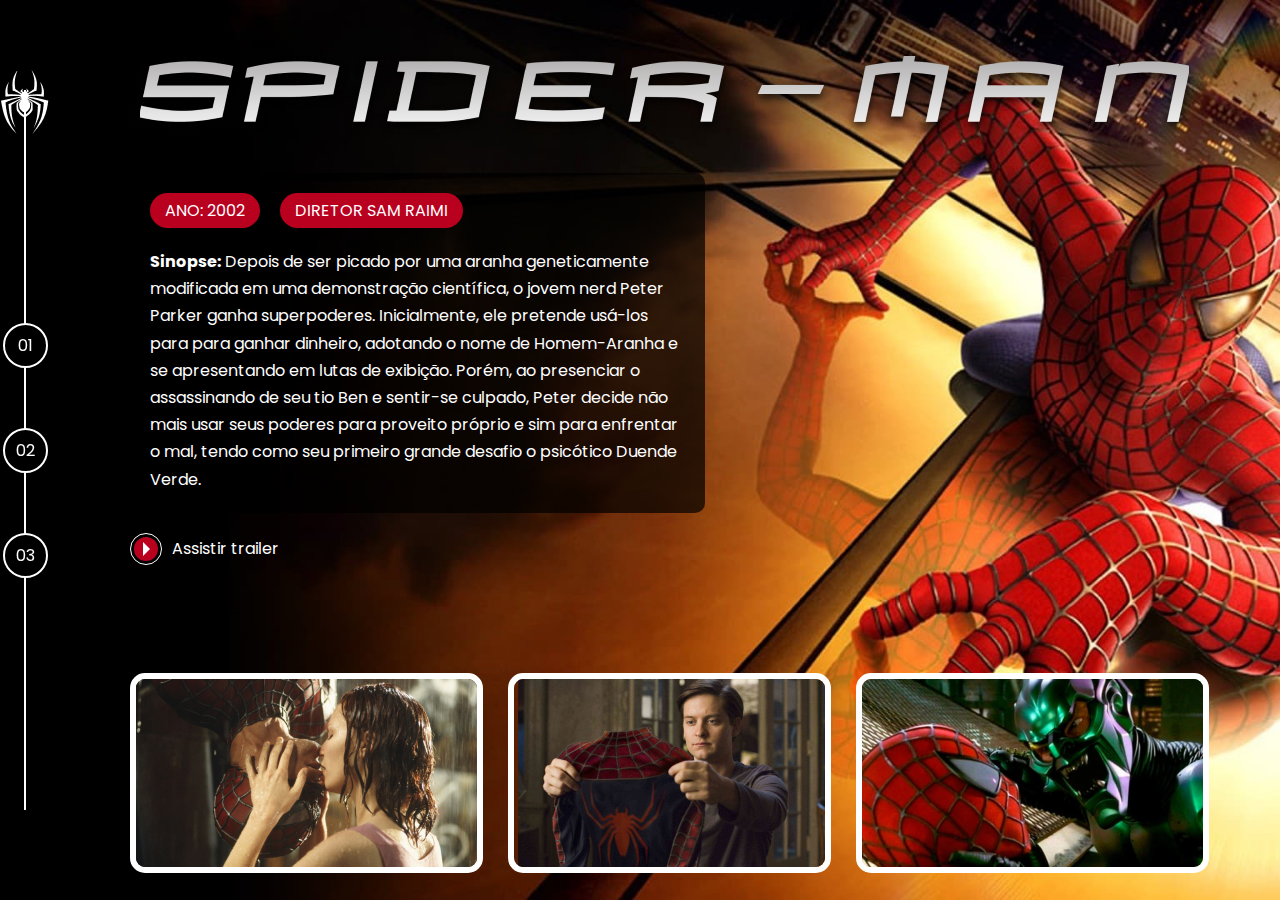
==== pages/tobey-maguire/spiderman1.html @ 08442ae8 "adicionando pagina tobey movie 01 e fancybox" ====
<!DOCTYPE html>
<html lang="pt-br">
  <head>
    <meta charset="UTF-8" />
    <meta http-equiv="X-UA-Compatible" content="IE=edge" />
    <meta name="viewport" content="width=device-width, initial-scale=1.0" />
    <link rel="stylesheet" href="../../assets/css/internal.css" />
    <link
      rel="stylesheet"
      href="https://cdn.jsdelivr.net/npm/@fancyapps/ui@4.0/dist/fancybox.css"
    />
    <title>Spider-Man Multiverse</title>
  </head>
  <body>
    <div class="s-wrapper">
      <div class="s-left-column">
        <nav class="navigator">
          <div class="navigator__icon">
            <a href="../../index.html">
              <img src="../../assets/images/icons/spiderman1.png" />
            </a>
          </div>
          <ul>
            <li><a href="#01">01</a></li>
            <li><a href="#02">02</a></li>
            <li><a href="#03">03</a></li>
          </ul>
        </nav>
      </div>
      <div class="s-main-content s-spiderman-01-01">
        <div class="s-main-content__top">
          <div class="s-logo">
            <img
              src="../../assets/images/spiderman-tobey/movie-01/logo.png"
              alt="Spiderman (2002)"
              title="Spiderman (2002)"
            />
          </div>
          <div class="s-description">
            <div class="pills">
              <ul>
                <li>Ano: 2002</li>
                <li>Diretor Sam Raimi</li>
              </ul>
            </div>
            <div class="s-description__text">
              <p>
                <strong>Sinopse:</strong>&nbsp;Depois de ser picado por uma
                aranha geneticamente modificada em uma demonstração científica,
                o jovem nerd Peter Parker ganha superpoderes. Inicialmente, ele
                pretende usá-los para para ganhar dinheiro, adotando o nome de
                Homem-Aranha e se apresentando em lutas de exibição. Porém, ao
                presenciar o assassinando de seu tio Ben e sentir-se culpado,
                Peter decide não mais usar seus poderes para proveito próprio e
                sim para enfrentar o mal, tendo como seu primeiro grande desafio
                o psicótico Duende Verde.
              </p>
            </div>
          </div>
          <div class="s-links">
            <ul>
              <li>
                <a
                  href="https://www.youtube.com/watch?v=TYMMOjBUPMM"
                  class="link-button"
                  target="_blank"
                >
                  <span class="icon">
                    <div class="play-icon">&nbsp;</div>
                  </span>
                  <span class="label"> Assistir trailer </span>
                </a>
              </li>
            </ul>
          </div>
        </div>
        <div class="s-main-content__bottom">
          <div class="gallery">
            <ul>
              <li>
                <a
                  data-fancybox
                  href="../../assets/images/spiderman-tobey/movie-01/gallery/image-01-full.jpg"
                >
                  <img
                    src="../../assets/images/spiderman-tobey/movie-01/gallery/image-01.png"
                    alt="Imagem Spiderman 2002"
                  />
                </a>
              </li>
              <li>
                <a
                  data-fancybox
                  href="../../assets/images/spiderman-tobey/movie-01/gallery/image-02-full.jpg"
                >
                  <img
                    src="../../assets/images/spiderman-tobey/movie-01/gallery/image-02.png"
                    alt="Imagem Spiderman 2002"
                  />
                </a>
              </li>
              <li>
                <a
                  data-fancybox
                  href="../../assets/images/spiderman-tobey/movie-01/gallery/image-03-full.jpg"
                >
                  <img
                    src="../../assets/images/spiderman-tobey/movie-01/gallery/image-03.png"
                    alt="Imagem Spiderman 2002"
                  />
                </a>
              </li>
            </ul>
          </div>
        </div>
      </div>
    </div>
    <script src="https://cdn.jsdelivr.net/npm/@fancyapps/ui@4.0/dist/fancybox.umd.js"></script>
  </body>
</html>
---- assets/css/internal.css ----
@import url("./reset.css");
@import url("./global.css");
@import url("./components/_navigator.css");
@import url("./components/_pills.css");
@import url("./components/_link-button.css");
@import url("./components/_gallery.css");

.s-wrapper {
  display: flex;
  height: 100vh;
  flex-flow: row nowrap;
}

.s-wrapper .s-left-column {
  width: 100px;
  height: 100%;
  display: flex;
  justify-content: center;
  align-items: center;
  position: fixed;
  padding-right: 50px;
  top: 0;
  left: 0;
  z-index: 1;
}

.s-wrapper .s-main-content {
  height: 100%;
  width: 100%;
  background-color: gray;
  padding-left: 130px;
}

.s-wrapper .s-main-content__top {
  height: 80vh;
  display: flex;
  flex-direction: column;
  justify-content: flex-start;
}

.s-wrapper .s-main-content__bottom {
  height: 20vh;
  display: flex;
  flex-direction: column;
  justify-content: flex-end;
}

.s-wrapper .s-main-content .s-logo img {
  margin-top: 50px;
  margin-left: 0;
  margin-bottom: 30px;
}

.s-wrapper .s-main-content__top .s-description {
  background-color: rgba(0, 0, 0, 0.7);
  max-width: 50%;
  padding: 20px;
  border-radius: 10px;
}

.s-wrapper .s-main-content__top .s-description .s-description__text p {
  color: white;
  line-height: 170%;
}

.s-wrapper .s-main-content__top .s-description .pills {
  margin-bottom: 20px;
}

.s-wrapper .s-main-content .s-links {
  padding: 20px;
  padding-left: 0;
}

.s-wrapper .s-main-content .s-links ul {
  display: flex;
  flex-direction: row;
}

.s-spiderman-01-01 {
  background-image: url("../images/spiderman-tobey/movie-01/background.png");
  background-size: cover;
}
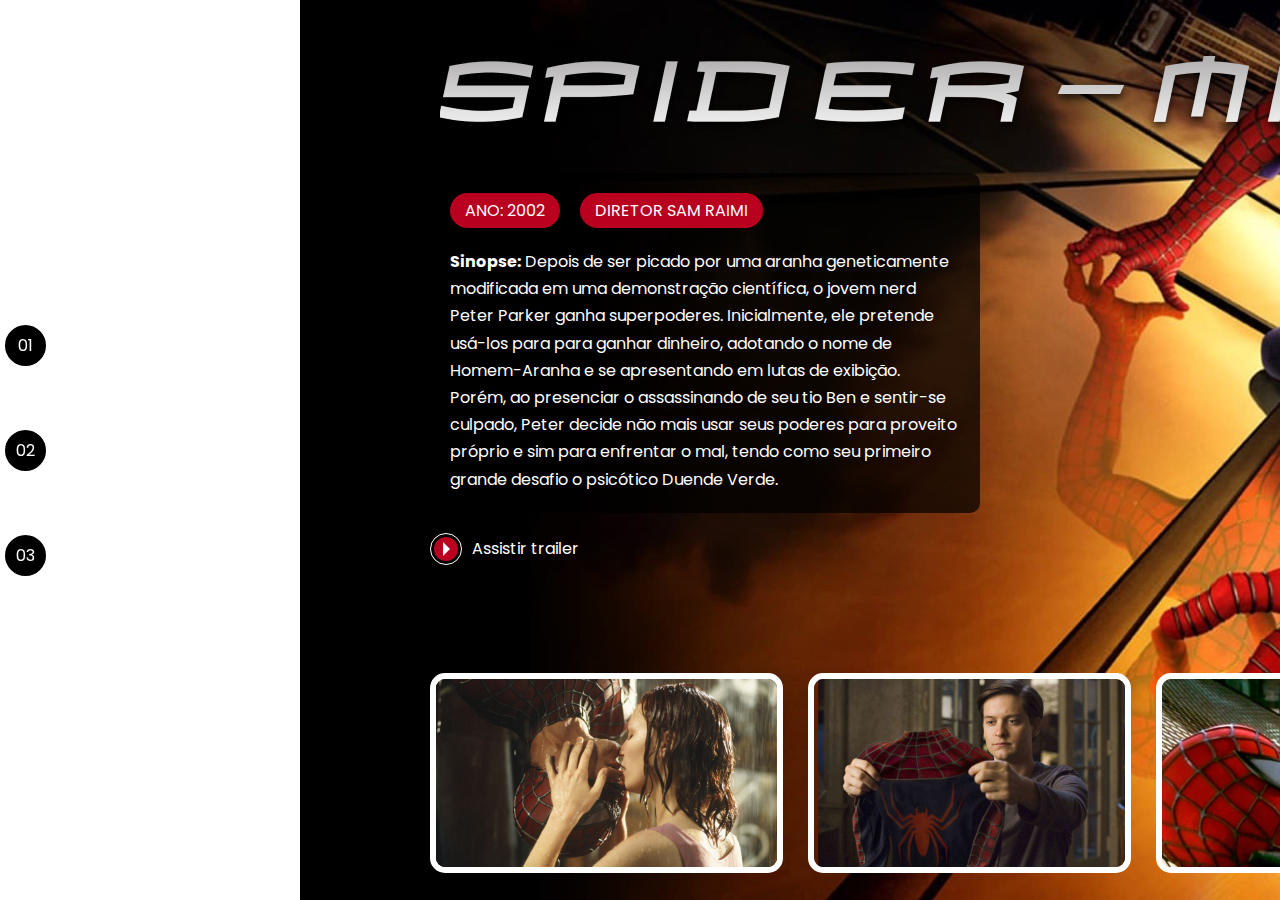
==== commit 600e0e8a: "adicionado videos" ====
--- a/pages/tobey-maguire/spiderman1.html
+++ b/pages/tobey-maguire/spiderman1.html
@@ -13,6 +13,12 @@
   </head>
   <body>
     <div class="s-wrapper">
+      <video autoplay loop muted>
+        <source
+          src="../../assets/videos/spiderman-2002-trailer.mp4"
+          type="video/mp4"
+        />
+      </video>
       <div class="s-left-column">
         <nav class="navigator">
           <div class="navigator__icon">
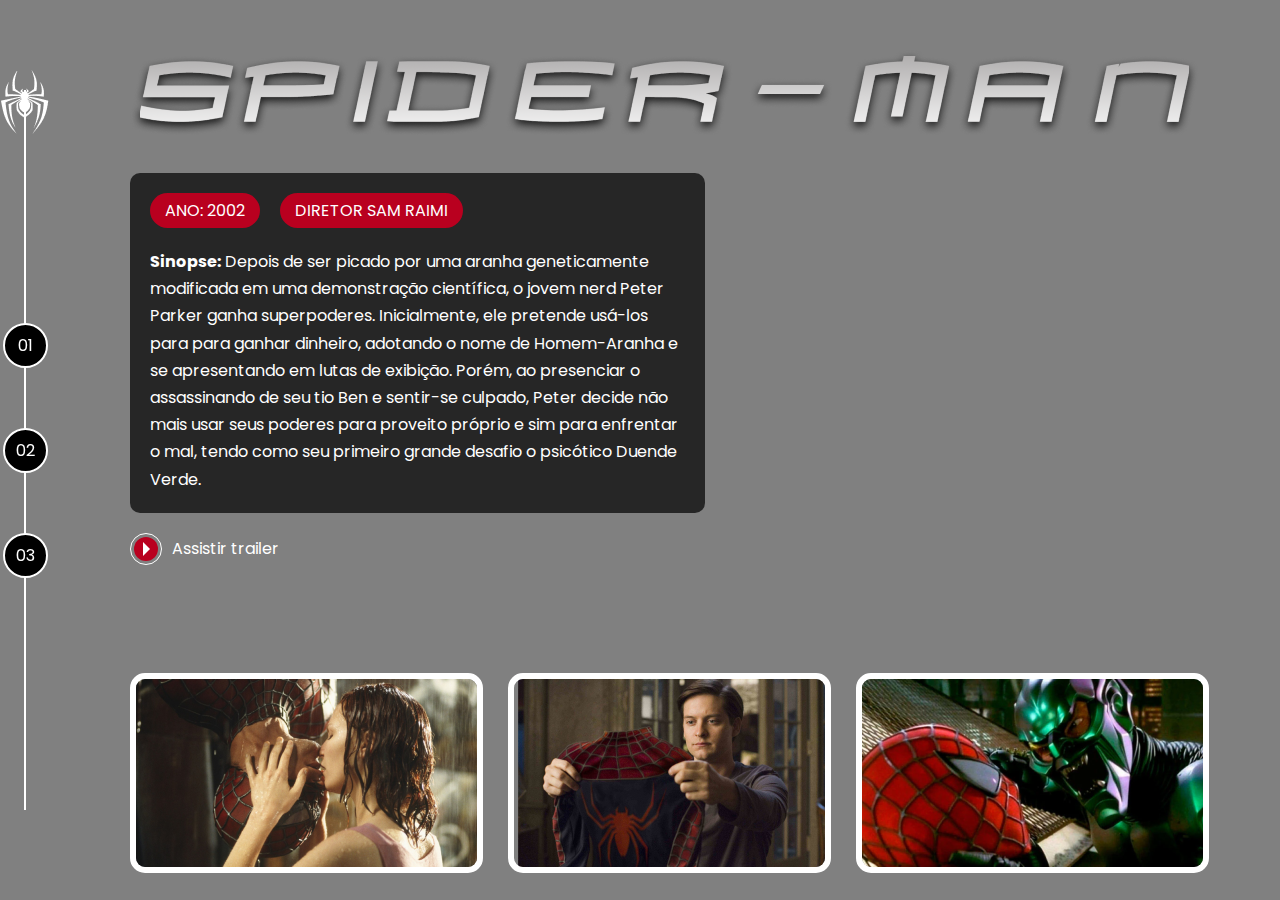
==== commit 28b9d0ff: "adicionado video para teste" ====
--- a/pages/tobey-maguire/spiderman1.html
+++ b/pages/tobey-maguire/spiderman1.html
@@ -27,13 +27,13 @@
             </a>
           </div>
           <ul>
-            <li><a href="#01">01</a></li>
-            <li><a href="#02">02</a></li>
-            <li><a href="#03">03</a></li>
+            <li><a href="#">01</a></li>
+            <li><a href="./spiderman2.html">02</a></li>
+            <li><a href="./spiderman3.html">03</a></li>
           </ul>
         </nav>
       </div>
-      <div class="s-main-content s-spiderman-01-01">
+      <div class="s-main-content">
         <div class="s-main-content__top">
           <div class="s-logo">
             <img
--- a/assets/css/internal.css
+++ b/assets/css/internal.css
@@ -1,14 +1,19 @@
 @import url("./reset.css");
 @import url("./global.css");
-@import url("./components/_navigator.css");
-@import url("./components/_pills.css");
-@import url("./components/_link-button.css");
-@import url("./components/_gallery.css");
+@import url("./components/navigator.css");
+@import url("./components/pills.css");
+@import url("./components/link-button.css");
+@import url("./components/gallery.css");
 
 .s-wrapper {
   display: flex;
   height: 100vh;
   flex-flow: row nowrap;
+}
+
+.s-wrapper video {
+  position: fixed;
+  width: 100%;
 }
 
 .s-wrapper .s-left-column {
@@ -29,6 +34,7 @@
   width: 100%;
   background-color: gray;
   padding-left: 130px;
+  position: relative;
 }
 
 .s-wrapper .s-main-content__top {
@@ -81,3 +87,12 @@
   background-image: url("../images/spiderman-tobey/movie-01/background.png");
   background-size: cover;
 }
+
+.s-spiderman-01-02 {
+  background-image: url("../images/spiderman-tobey/movie-02/background.png");
+  background-size: cover;
+}
+
+.s-spiderman-01-03 {
+  background-image: url("../images/spiderman-tobey/movie-03/background.png");
+}
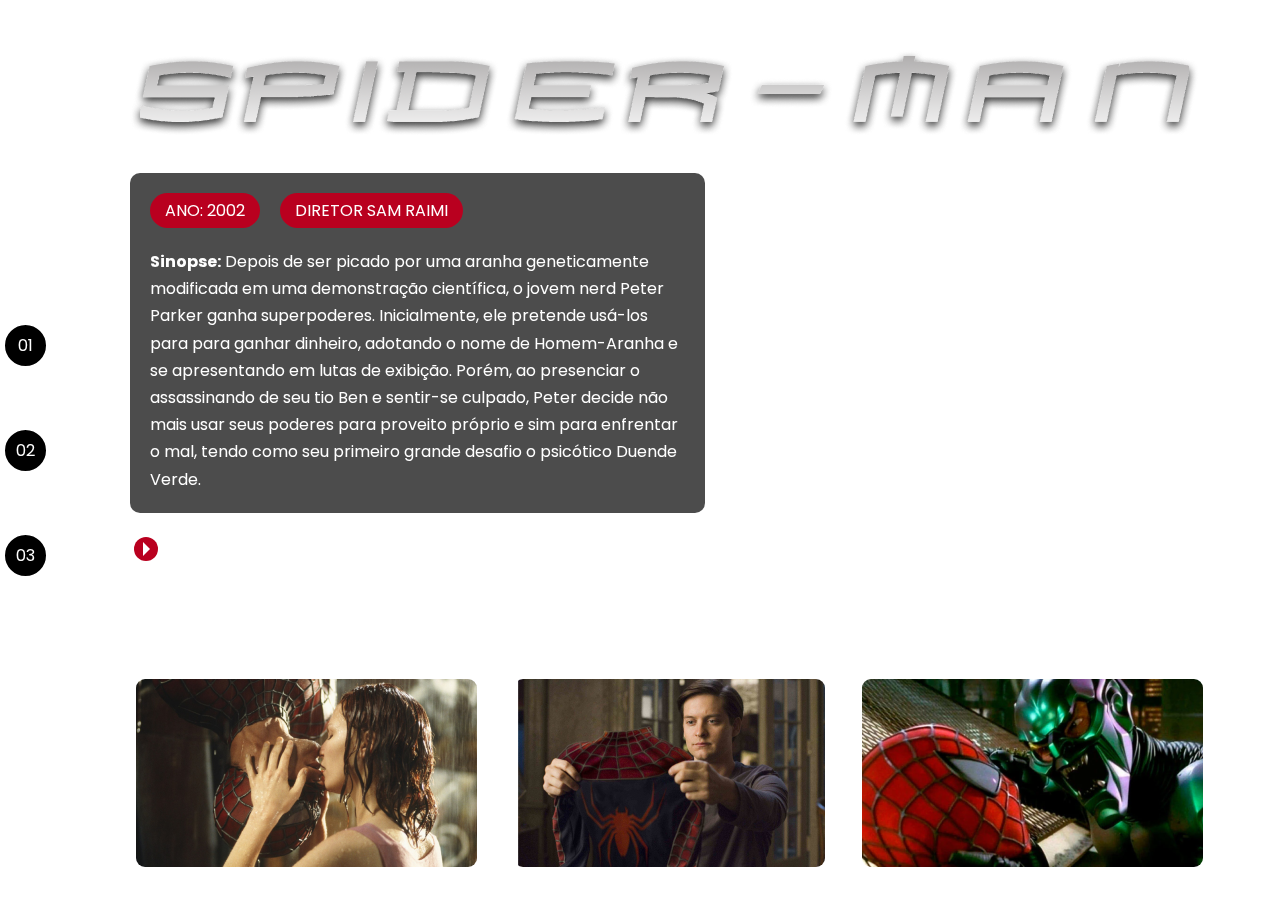
==== commit 42b3eb6e: "paginas internas spiderman Tom e Andrew" ====
--- a/pages/tobey-maguire/spiderman1.html
+++ b/pages/tobey-maguire/spiderman1.html
@@ -9,7 +9,7 @@
       rel="stylesheet"
       href="https://cdn.jsdelivr.net/npm/@fancyapps/ui@4.0/dist/fancybox.css"
     />
-    <title>Spider-Man Multiverse</title>
+    <title>Spider-Man</title>
   </head>
   <body>
     <div class="s-wrapper">
--- a/assets/css/internal.css
+++ b/assets/css/internal.css
@@ -32,7 +32,6 @@
 .s-wrapper .s-main-content {
   height: 100%;
   width: 100%;
-  background-color: gray;
   padding-left: 130px;
   position: relative;
 }
@@ -83,16 +82,7 @@
   flex-direction: row;
 }
 
-.s-spiderman-01-01 {
-  background-image: url("../images/spiderman-tobey/movie-01/background.png");
-  background-size: cover;
+.s-gallery__img {
+  width: 300px;
+  height: 195px;
 }
-
-.s-spiderman-01-02 {
-  background-image: url("../images/spiderman-tobey/movie-02/background.png");
-  background-size: cover;
-}
-
-.s-spiderman-01-03 {
-  background-image: url("../images/spiderman-tobey/movie-03/background.png");
-}
